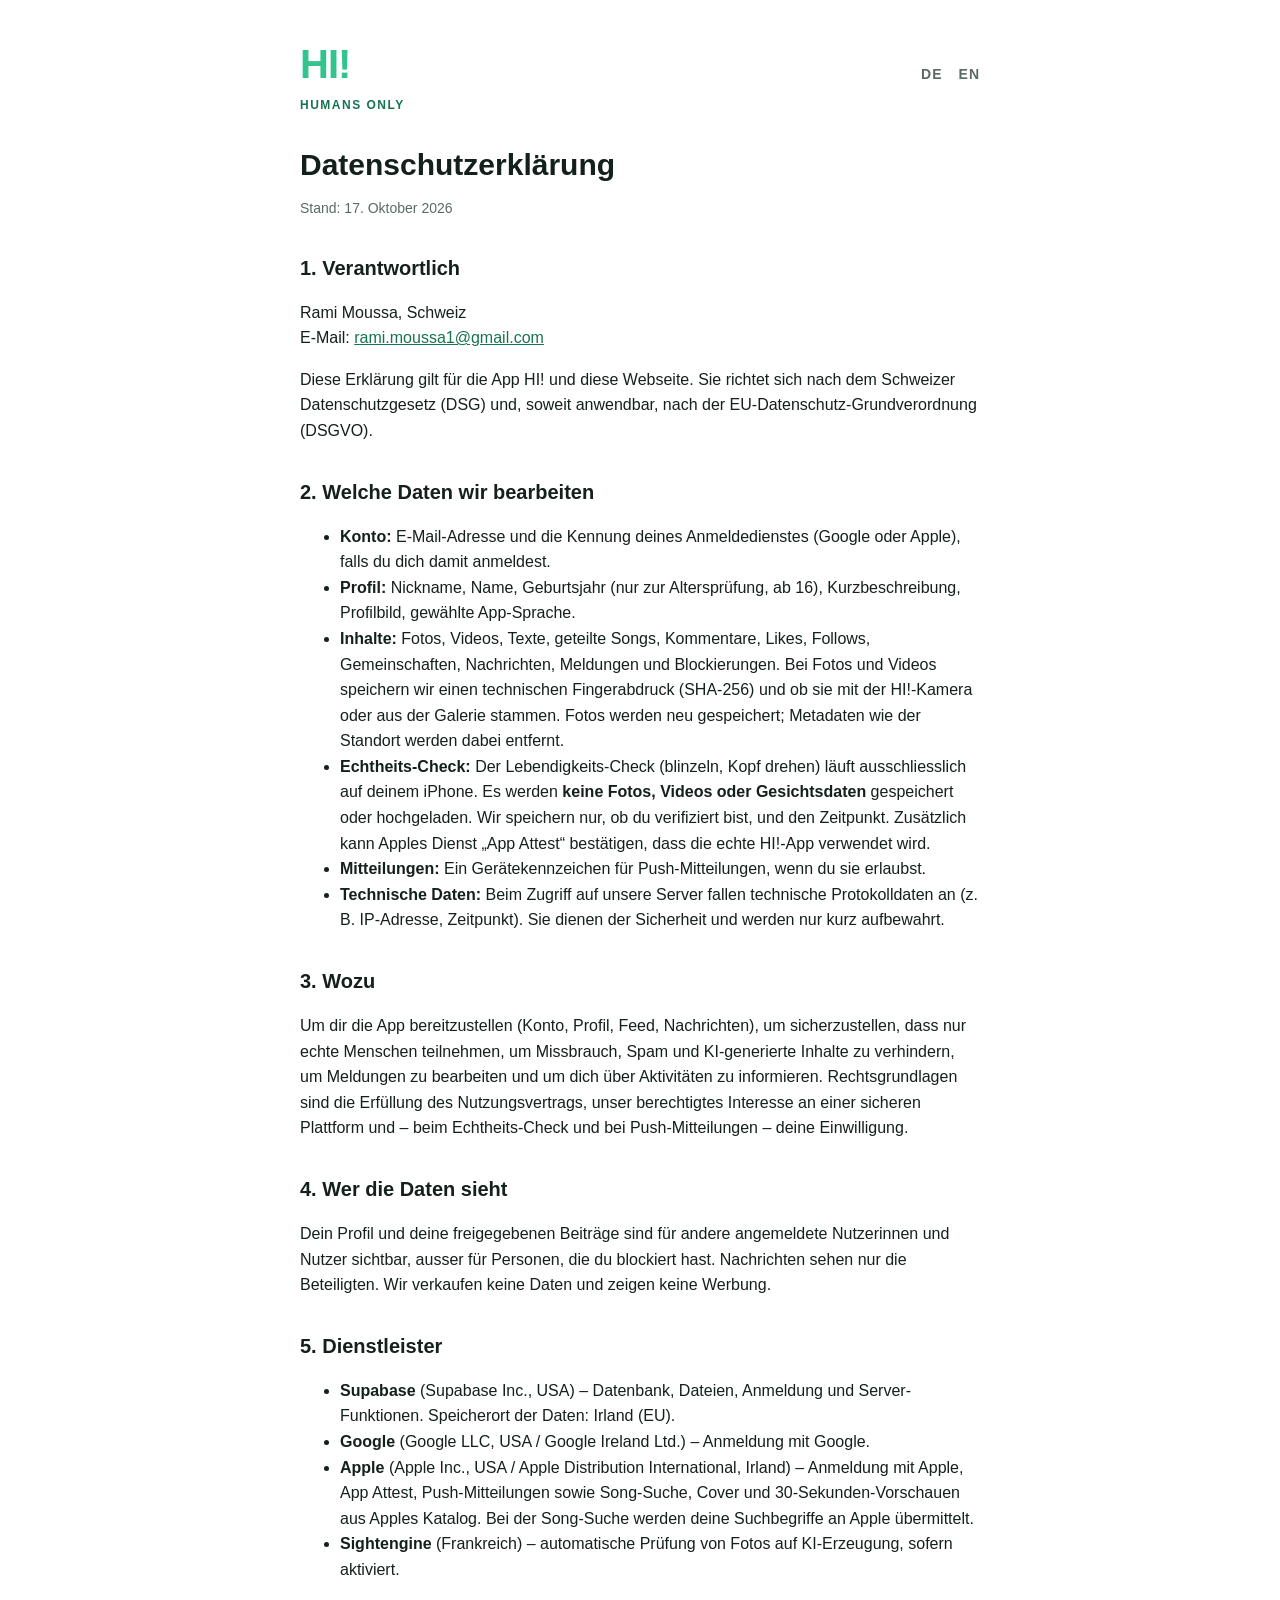
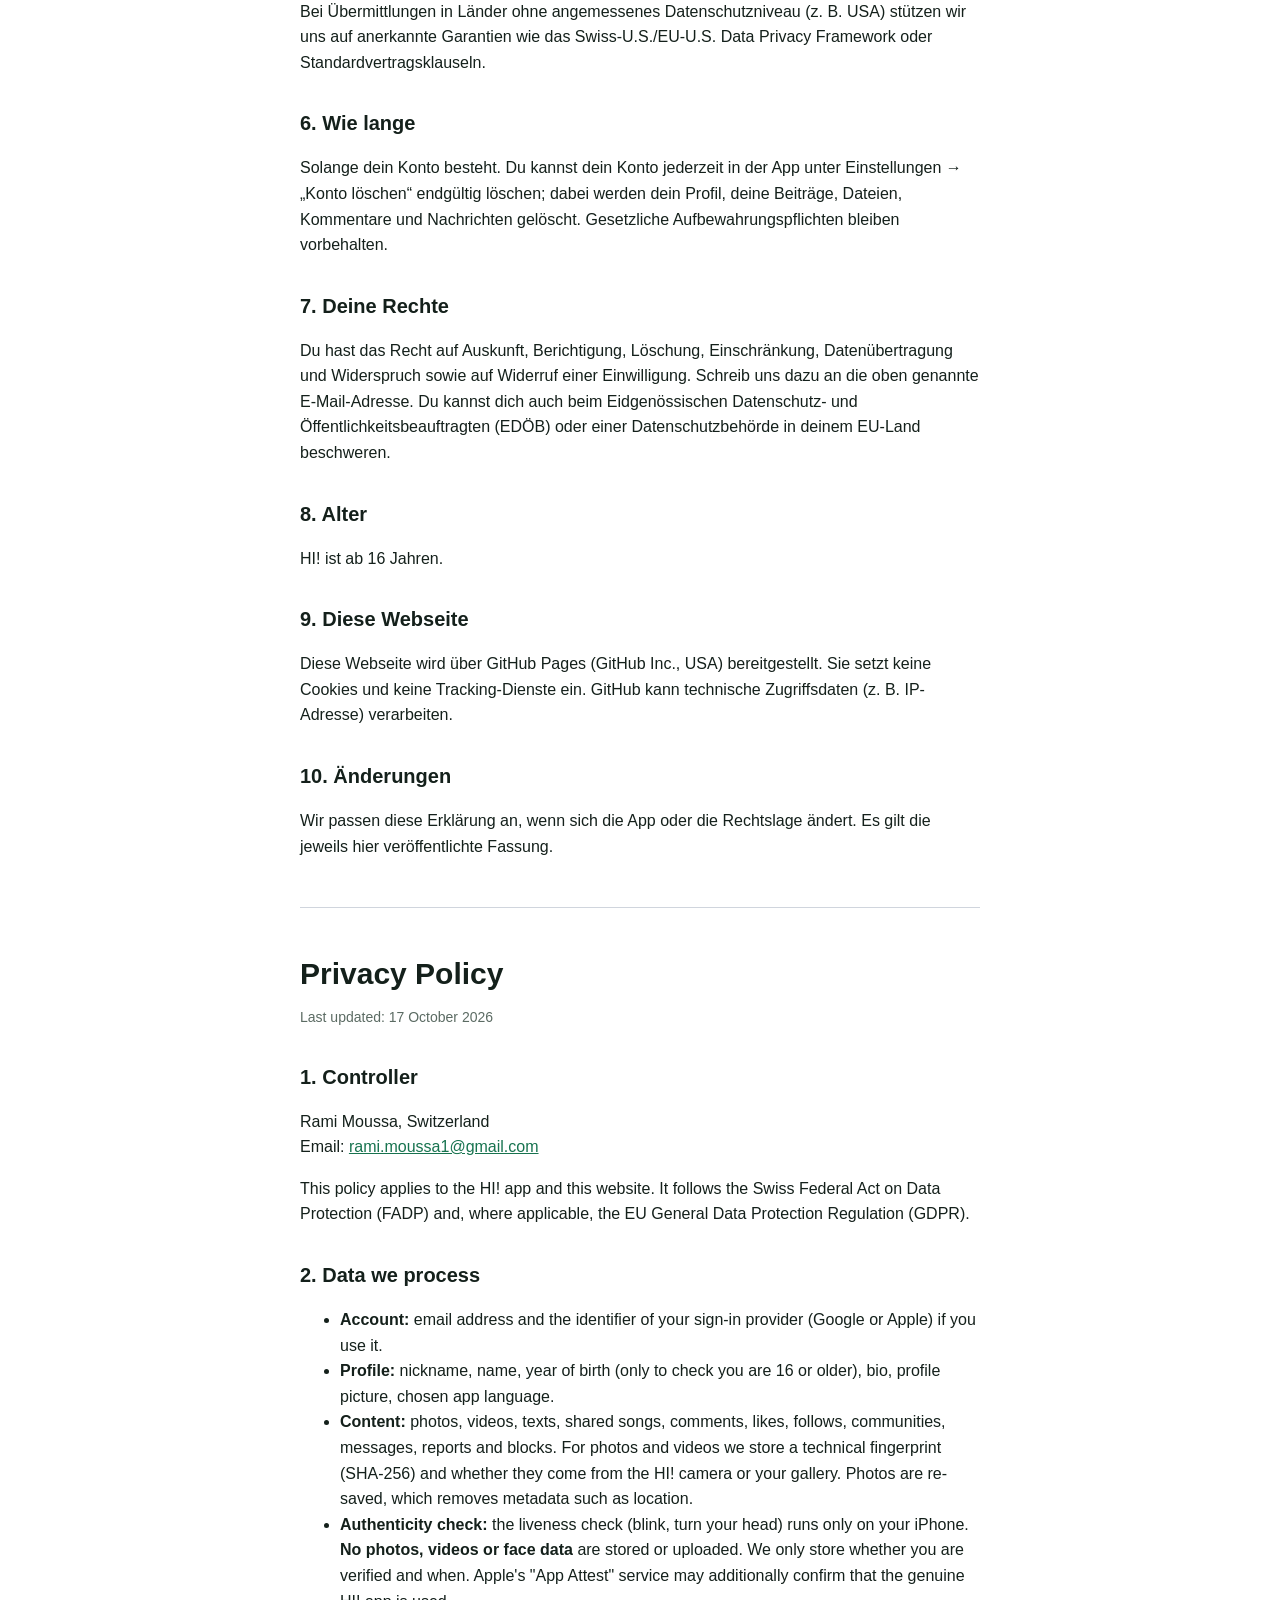
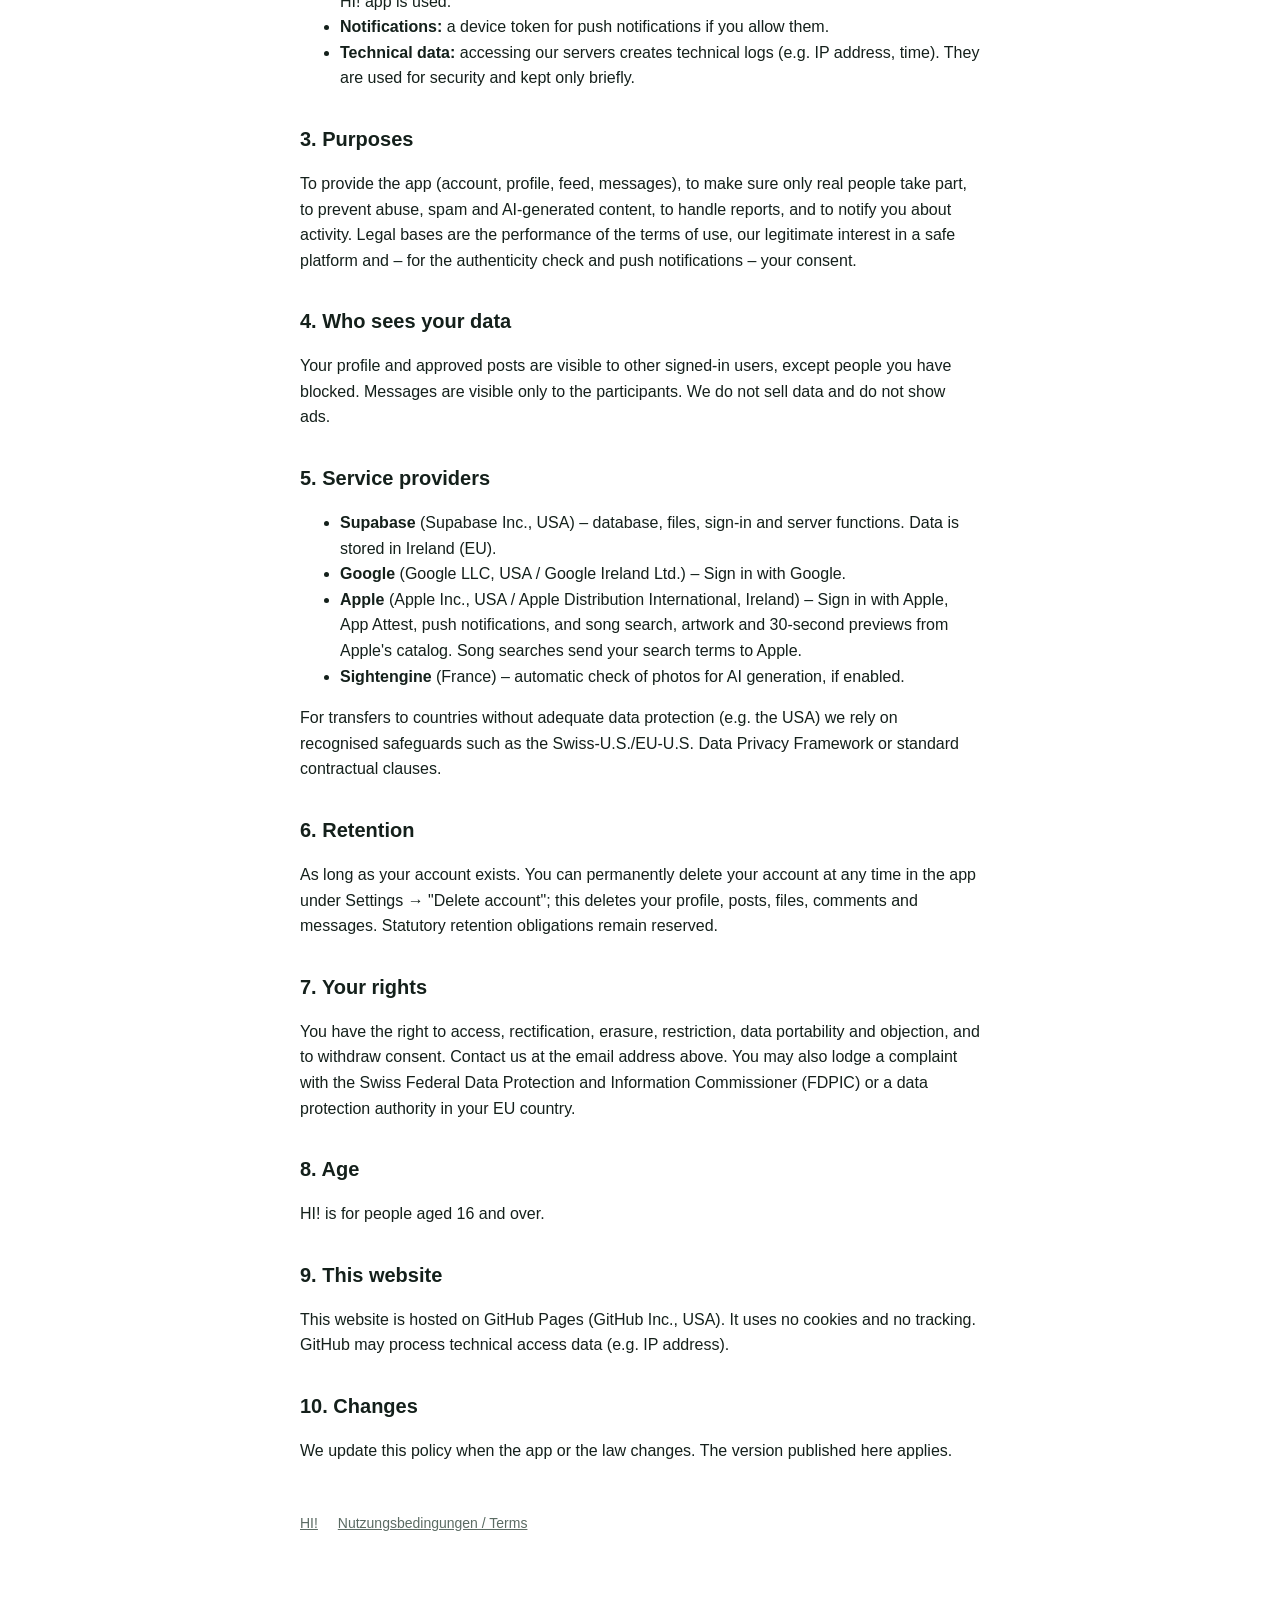
==== privacy.html @ 24890f0e "Add files via upload" ====
<!doctype html>
<html lang="de">
<head>
  <meta charset="utf-8">
  <meta name="viewport" content="width=device-width, initial-scale=1">
  <title>HI! – Datenschutzerklärung / Privacy Policy</title>
  <link rel="stylesheet" href="style.css">
</head>
<body>
<main>
  <header>
    <div>
      <a class="logo" href="./">HI!</a>
      <div class="slogan">HUMANS ONLY</div>
    </div>
    <nav class="lang"><a href="#de">DE</a><a href="#en">EN</a></nav>
  </header>

  <section id="de" lang="de">
    <h1>Datenschutzerklärung</h1>
    <p class="muted">Stand: 17. Oktober 2026</p>

    <h2>1. Verantwortlich</h2>
    <p>Rami Moussa, Schweiz<br>E-Mail: <a href="mailto:rami.moussa1@gmail.com">rami.moussa1@gmail.com</a></p>
    <p>Diese Erklärung gilt für die App HI! und diese Webseite. Sie richtet sich nach dem Schweizer Datenschutzgesetz (DSG) und, soweit anwendbar, nach der EU-Datenschutz-Grundverordnung (DSGVO).</p>

    <h2>2. Welche Daten wir bearbeiten</h2>
    <ul>
      <li><strong>Konto:</strong> E-Mail-Adresse und die Kennung deines Anmeldedienstes (Google oder Apple), falls du dich damit anmeldest.</li>
      <li><strong>Profil:</strong> Nickname, Name, Geburtsjahr (nur zur Altersprüfung, ab 16), Kurzbeschreibung, Profilbild, gewählte App-Sprache.</li>
      <li><strong>Inhalte:</strong> Fotos, Videos, Texte, geteilte Songs, Kommentare, Likes, Follows, Gemeinschaften, Nachrichten, Meldungen und Blockierungen. Bei Fotos und Videos speichern wir einen technischen Fingerabdruck (SHA-256) und ob sie mit der HI!-Kamera oder aus der Galerie stammen. Fotos werden neu gespeichert; Metadaten wie der Standort werden dabei entfernt.</li>
      <li><strong>Echtheits-Check:</strong> Der Lebendigkeits-Check (blinzeln, Kopf drehen) läuft ausschliesslich auf deinem iPhone. Es werden <strong>keine Fotos, Videos oder Gesichtsdaten</strong> gespeichert oder hochgeladen. Wir speichern nur, ob du verifiziert bist, und den Zeitpunkt. Zusätzlich kann Apples Dienst „App Attest“ bestätigen, dass die echte HI!-App verwendet wird.</li>
      <li><strong>Mitteilungen:</strong> Ein Gerätekennzeichen für Push-Mitteilungen, wenn du sie erlaubst.</li>
      <li><strong>Technische Daten:</strong> Beim Zugriff auf unsere Server fallen technische Protokolldaten an (z. B. IP-Adresse, Zeitpunkt). Sie dienen der Sicherheit und werden nur kurz aufbewahrt.</li>
    </ul>

    <h2>3. Wozu</h2>
    <p>Um dir die App bereitzustellen (Konto, Profil, Feed, Nachrichten), um sicherzustellen, dass nur echte Menschen teilnehmen, um Missbrauch, Spam und KI-generierte Inhalte zu verhindern, um Meldungen zu bearbeiten und um dich über Aktivitäten zu informieren. Rechtsgrundlagen sind die Erfüllung des Nutzungsvertrags, unser berechtigtes Interesse an einer sicheren Plattform und – beim Echtheits-Check und bei Push-Mitteilungen – deine Einwilligung.</p>

    <h2>4. Wer die Daten sieht</h2>
    <p>Dein Profil und deine freigegebenen Beiträge sind für andere angemeldete Nutzerinnen und Nutzer sichtbar, ausser für Personen, die du blockiert hast. Nachrichten sehen nur die Beteiligten. Wir verkaufen keine Daten und zeigen keine Werbung.</p>

    <h2>5. Dienstleister</h2>
    <ul>
      <li><strong>Supabase</strong> (Supabase Inc., USA) – Datenbank, Dateien, Anmeldung und Server-Funktionen. Speicherort der Daten: Irland (EU).</li>
      <li><strong>Google</strong> (Google LLC, USA / Google Ireland Ltd.) – Anmeldung mit Google.</li>
      <li><strong>Apple</strong> (Apple Inc., USA / Apple Distribution International, Irland) – Anmeldung mit Apple, App Attest, Push-Mitteilungen sowie Song-Suche, Cover und 30-Sekunden-Vorschauen aus Apples Katalog. Bei der Song-Suche werden deine Suchbegriffe an Apple übermittelt.</li>
      <li><strong>Sightengine</strong> (Frankreich) – automatische Prüfung von Fotos auf KI-Erzeugung, sofern aktiviert.</li>
    </ul>
    <p>Bei Übermittlungen in Länder ohne angemessenes Datenschutzniveau (z. B. USA) stützen wir uns auf anerkannte Garantien wie das Swiss-U.S./EU-U.S. Data Privacy Framework oder Standardvertragsklauseln.</p>

    <h2>6. Wie lange</h2>
    <p>Solange dein Konto besteht. Du kannst dein Konto jederzeit in der App unter Einstellungen → „Konto löschen“ endgültig löschen; dabei werden dein Profil, deine Beiträge, Dateien, Kommentare und Nachrichten gelöscht. Gesetzliche Aufbewahrungspflichten bleiben vorbehalten.</p>

    <h2>7. Deine Rechte</h2>
    <p>Du hast das Recht auf Auskunft, Berichtigung, Löschung, Einschränkung, Datenübertragung und Widerspruch sowie auf Widerruf einer Einwilligung. Schreib uns dazu an die oben genannte E-Mail-Adresse. Du kannst dich auch beim Eidgenössischen Datenschutz- und Öffentlichkeitsbeauftragten (EDÖB) oder einer Datenschutzbehörde in deinem EU-Land beschweren.</p>

    <h2>8. Alter</h2>
    <p>HI! ist ab 16 Jahren.</p>

    <h2>9. Diese Webseite</h2>
    <p>Diese Webseite wird über GitHub Pages (GitHub Inc., USA) bereitgestellt. Sie setzt keine Cookies und keine Tracking-Dienste ein. GitHub kann technische Zugriffsdaten (z. B. IP-Adresse) verarbeiten.</p>

    <h2>10. Änderungen</h2>
    <p>Wir passen diese Erklärung an, wenn sich die App oder die Rechtslage ändert. Es gilt die jeweils hier veröffentlichte Fassung.</p>
  </section>

  <hr>

  <section id="en" lang="en">
    <h1>Privacy Policy</h1>
    <p class="muted">Last updated: 17 October 2026</p>

    <h2>1. Controller</h2>
    <p>Rami Moussa, Switzerland<br>Email: <a href="mailto:rami.moussa1@gmail.com">rami.moussa1@gmail.com</a></p>
    <p>This policy applies to the HI! app and this website. It follows the Swiss Federal Act on Data Protection (FADP) and, where applicable, the EU General Data Protection Regulation (GDPR).</p>

    <h2>2. Data we process</h2>
    <ul>
      <li><strong>Account:</strong> email address and the identifier of your sign-in provider (Google or Apple) if you use it.</li>
      <li><strong>Profile:</strong> nickname, name, year of birth (only to check you are 16 or older), bio, profile picture, chosen app language.</li>
      <li><strong>Content:</strong> photos, videos, texts, shared songs, comments, likes, follows, communities, messages, reports and blocks. For photos and videos we store a technical fingerprint (SHA-256) and whether they come from the HI! camera or your gallery. Photos are re-saved, which removes metadata such as location.</li>
      <li><strong>Authenticity check:</strong> the liveness check (blink, turn your head) runs only on your iPhone. <strong>No photos, videos or face data</strong> are stored or uploaded. We only store whether you are verified and when. Apple's "App Attest" service may additionally confirm that the genuine HI! app is used.</li>
      <li><strong>Notifications:</strong> a device token for push notifications if you allow them.</li>
      <li><strong>Technical data:</strong> accessing our servers creates technical logs (e.g. IP address, time). They are used for security and kept only briefly.</li>
    </ul>

    <h2>3. Purposes</h2>
    <p>To provide the app (account, profile, feed, messages), to make sure only real people take part, to prevent abuse, spam and AI-generated content, to handle reports, and to notify you about activity. Legal bases are the performance of the terms of use, our legitimate interest in a safe platform and – for the authenticity check and push notifications – your consent.</p>

    <h2>4. Who sees your data</h2>
    <p>Your profile and approved posts are visible to other signed-in users, except people you have blocked. Messages are visible only to the participants. We do not sell data and do not show ads.</p>

    <h2>5. Service providers</h2>
    <ul>
      <li><strong>Supabase</strong> (Supabase Inc., USA) – database, files, sign-in and server functions. Data is stored in Ireland (EU).</li>
      <li><strong>Google</strong> (Google LLC, USA / Google Ireland Ltd.) – Sign in with Google.</li>
      <li><strong>Apple</strong> (Apple Inc., USA / Apple Distribution International, Ireland) – Sign in with Apple, App Attest, push notifications, and song search, artwork and 30-second previews from Apple's catalog. Song searches send your search terms to Apple.</li>
      <li><strong>Sightengine</strong> (France) – automatic check of photos for AI generation, if enabled.</li>
    </ul>
    <p>For transfers to countries without adequate data protection (e.g. the USA) we rely on recognised safeguards such as the Swiss-U.S./EU-U.S. Data Privacy Framework or standard contractual clauses.</p>

    <h2>6. Retention</h2>
    <p>As long as your account exists. You can permanently delete your account at any time in the app under Settings → "Delete account"; this deletes your profile, posts, files, comments and messages. Statutory retention obligations remain reserved.</p>

    <h2>7. Your rights</h2>
    <p>You have the right to access, rectification, erasure, restriction, data portability and objection, and to withdraw consent. Contact us at the email address above. You may also lodge a complaint with the Swiss Federal Data Protection and Information Commissioner (FDPIC) or a data protection authority in your EU country.</p>

    <h2>8. Age</h2>
    <p>HI! is for people aged 16 and over.</p>

    <h2>9. This website</h2>
    <p>This website is hosted on GitHub Pages (GitHub Inc., USA). It uses no cookies and no tracking. GitHub may process technical access data (e.g. IP address).</p>

    <h2>10. Changes</h2>
    <p>We update this policy when the app or the law changes. The version published here applies.</p>
  </section>

  <footer>
    <a href="./">HI!</a>
    <a href="terms.html">Nutzungsbedingungen / Terms</a>
  </footer>
</main>
</body>
</html>
---- style.css ----
:root {
  --green: #31C48D;
  --green-dark: #17734F;
  --ink: #14201B;
  --muted: #5B6B63;
  --field: #F1F4F2;
  --border: #D0D5DD;
  --bg: #FFFFFF;
}
* { box-sizing: border-box; }
body {
  margin: 0;
  background: var(--bg);
  color: var(--ink);
  font: 16px/1.6 -apple-system, BlinkMacSystemFont, "Helvetica Neue", Arial, sans-serif;
}
main { max-width: 720px; margin: 0 auto; padding: 32px 20px 64px; }
header { display: flex; align-items: center; justify-content: space-between; gap: 16px; margin-bottom: 32px; }
.logo { font-weight: 900; font-size: 40px; letter-spacing: -1px; color: var(--green); text-decoration: none; }
.slogan { font-size: 12px; font-weight: 700; letter-spacing: 1.5px; color: var(--green-dark); }
.lang a { font-weight: 700; font-size: 14px; color: var(--muted); text-decoration: none; margin-left: 16px; letter-spacing: 1px; }
.lang a:hover { color: var(--green-dark); }
h1 { font-size: 30px; line-height: 1.2; margin: 0 0 8px; }
h2 { font-size: 20px; margin: 32px 0 8px; }
p, li { color: var(--ink); }
.muted { color: var(--muted); font-size: 14px; }
a { color: var(--green-dark); }
.card { background: var(--field); border-radius: 14px; padding: 18px 20px; margin: 20px 0; }
.button { display: inline-block; background: var(--green); color: #fff; font-weight: 700; padding: 13px 22px; border-radius: 14px; text-decoration: none; margin: 4px 8px 4px 0; }
.button.secondary { background: #fff; color: #344054; border: 1px solid var(--border); }
hr { border: 0; border-top: 1px solid var(--border); margin: 48px 0; }
footer { margin-top: 48px; font-size: 14px; color: var(--muted); }
footer a { color: var(--muted); margin-right: 16px; }
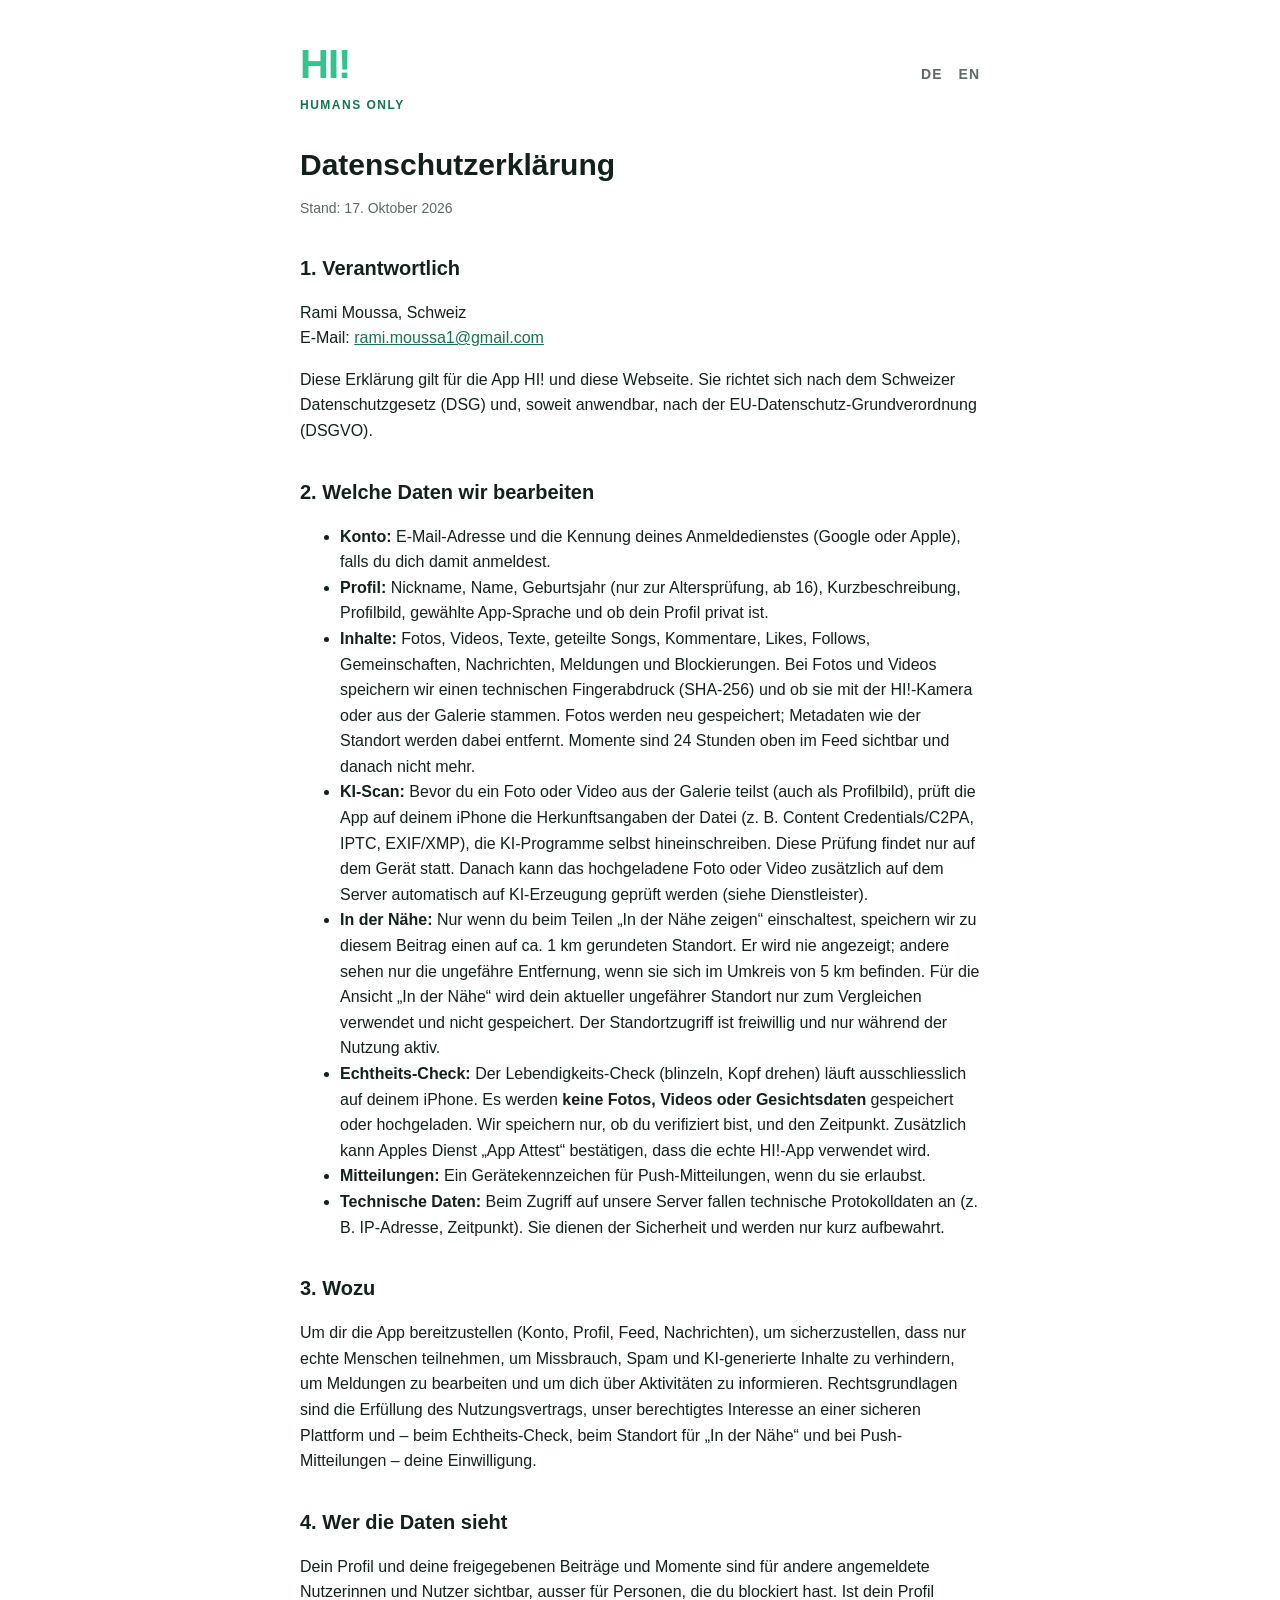
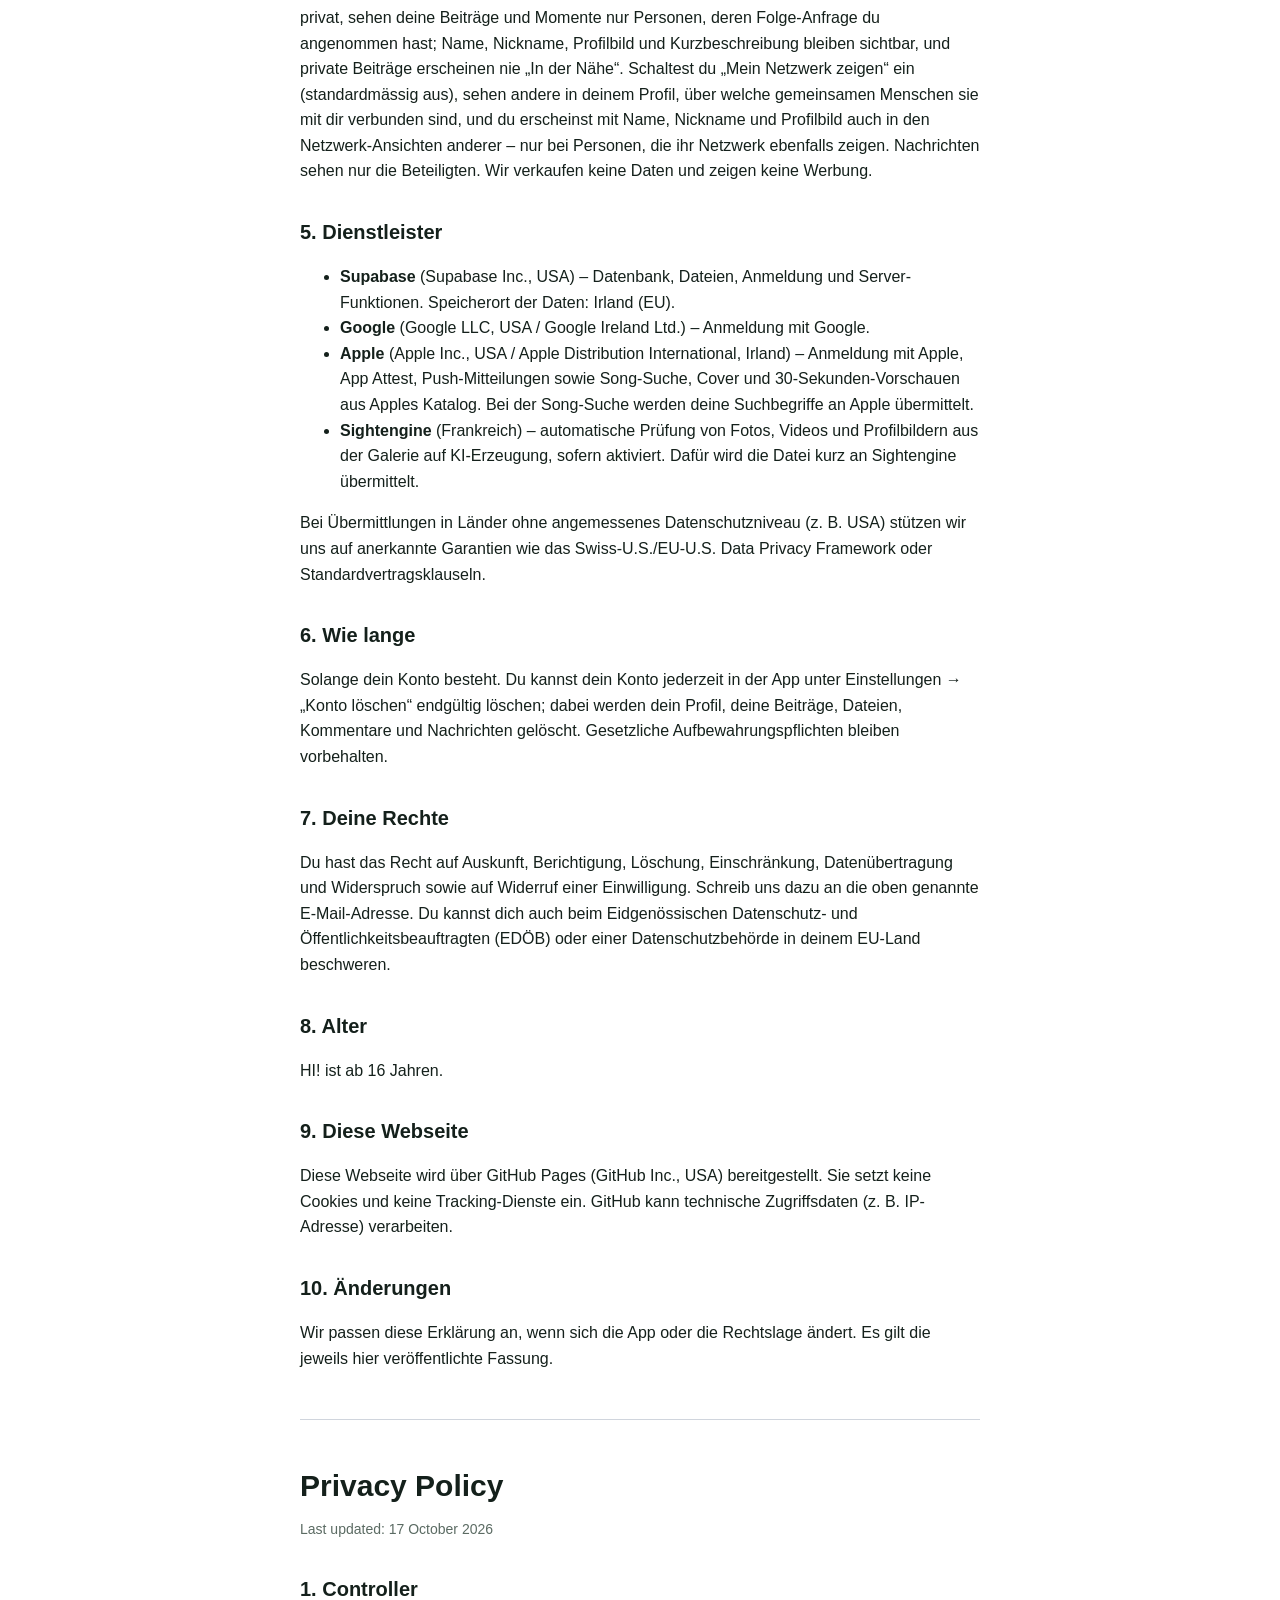
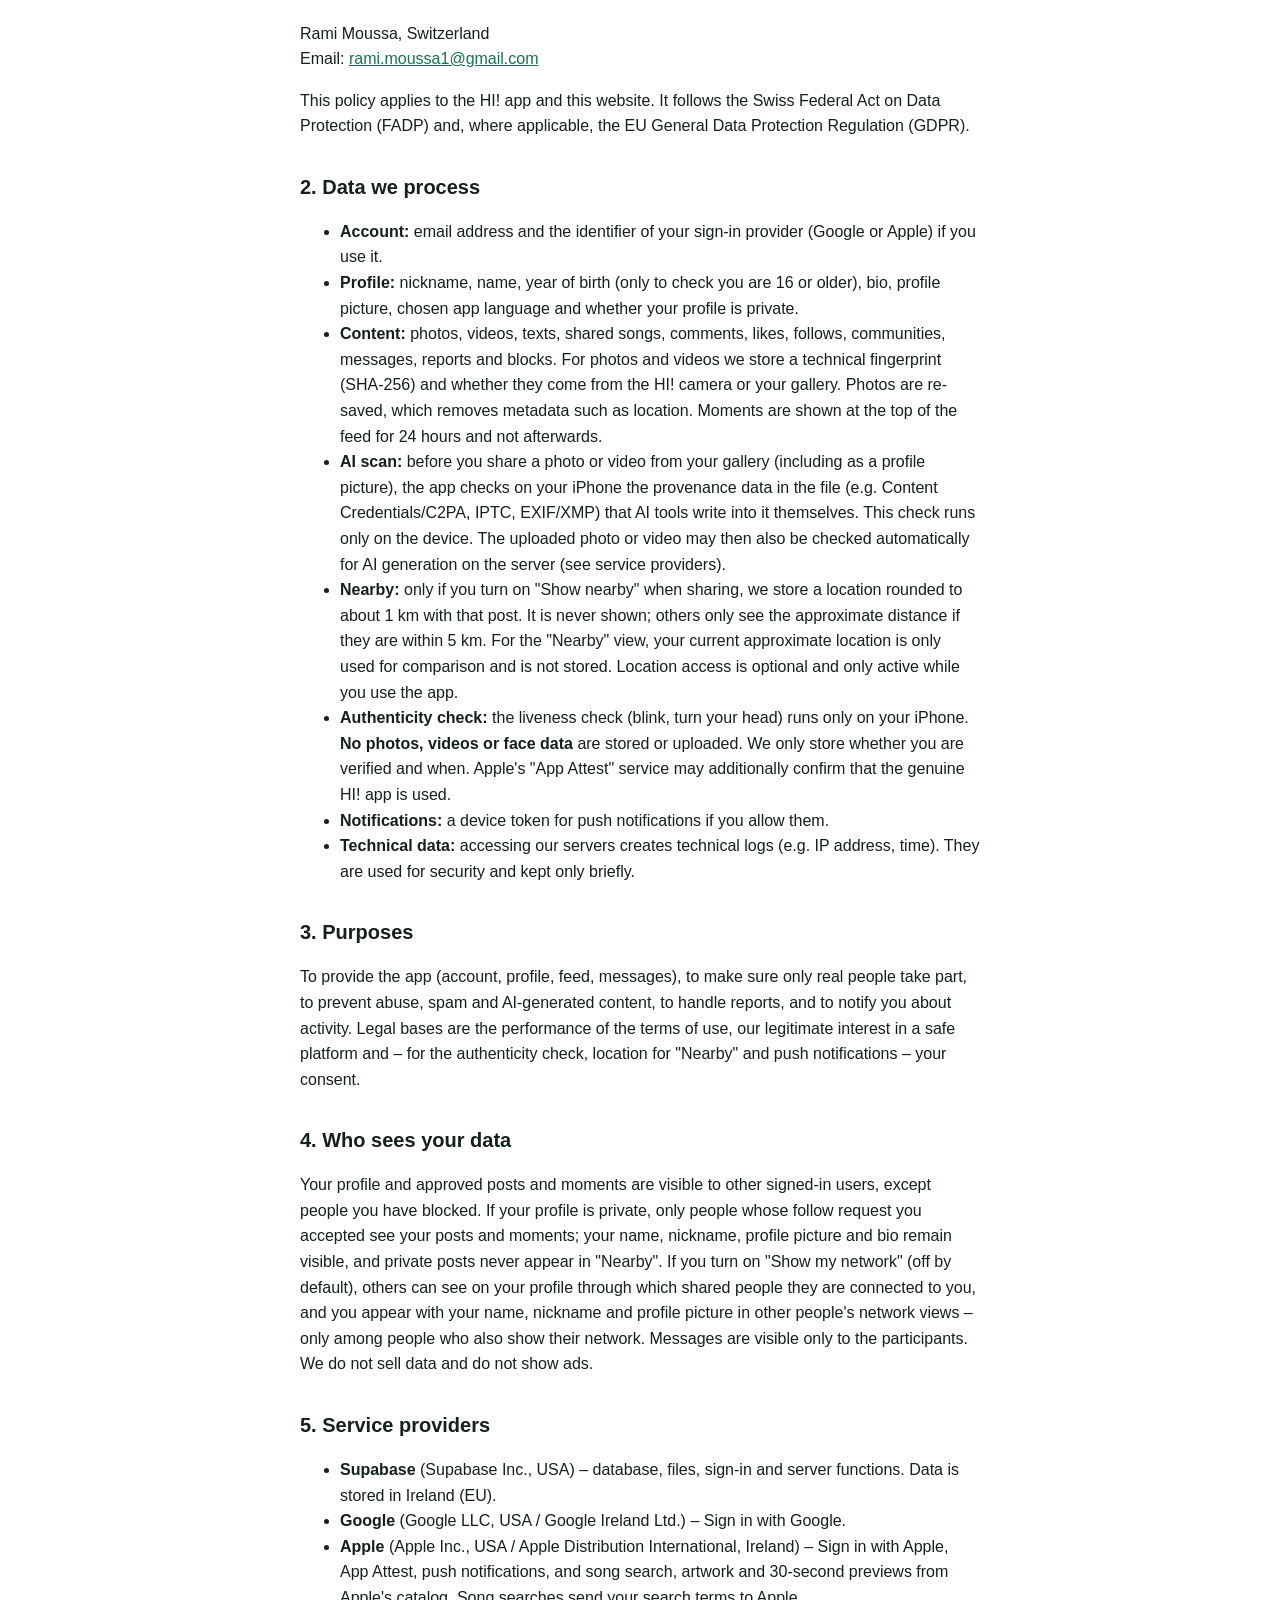
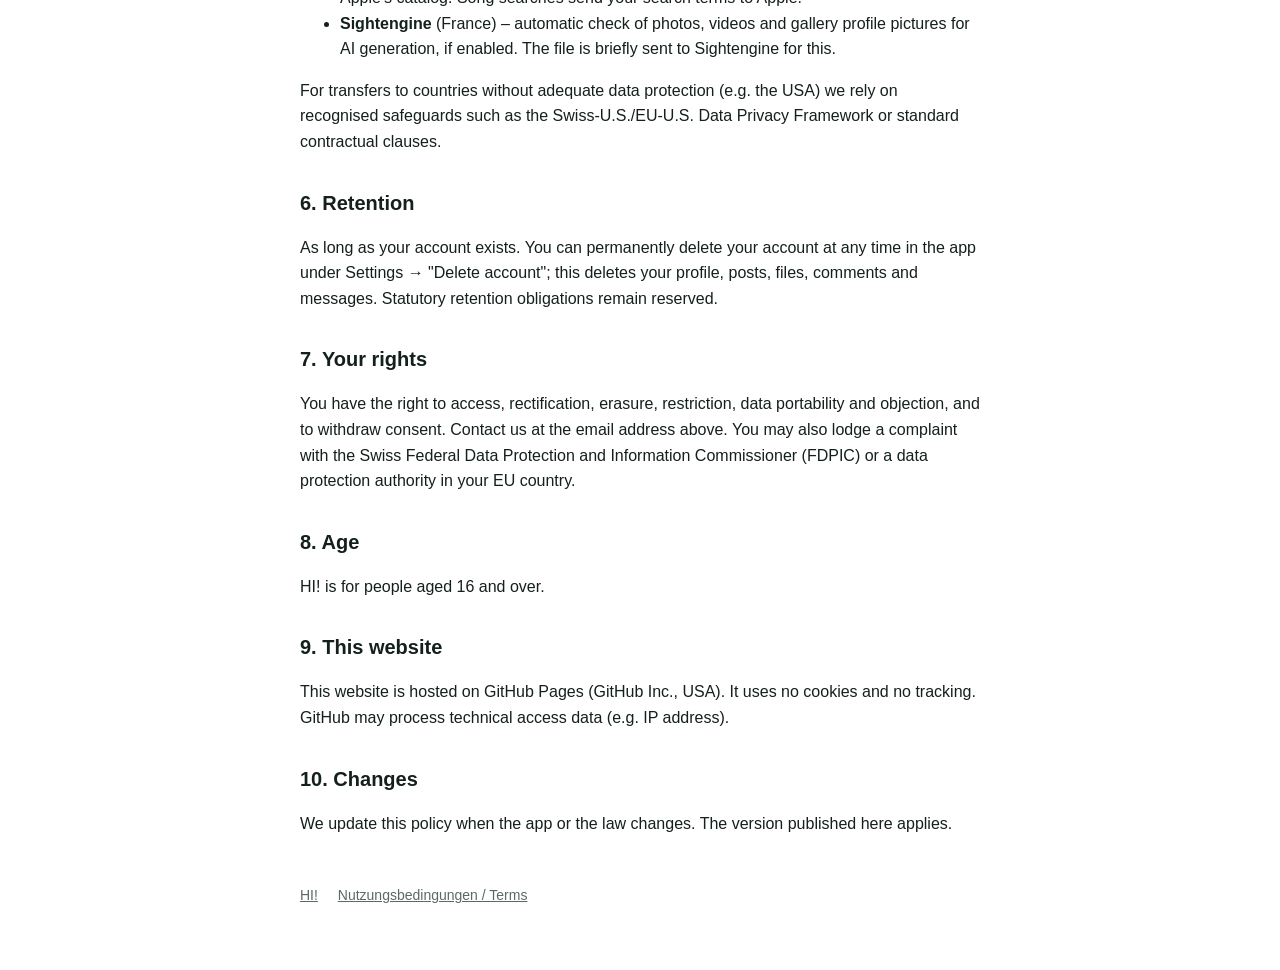
==== commit a70ac8ed: "Datenschutz: In der Nähe, private Profile, KI-Scan, Netzwerk" ====
--- a/privacy.html
+++ b/privacy.html
@@ -27,25 +27,27 @@
     <h2>2. Welche Daten wir bearbeiten</h2>
     <ul>
       <li><strong>Konto:</strong> E-Mail-Adresse und die Kennung deines Anmeldedienstes (Google oder Apple), falls du dich damit anmeldest.</li>
-      <li><strong>Profil:</strong> Nickname, Name, Geburtsjahr (nur zur Altersprüfung, ab 16), Kurzbeschreibung, Profilbild, gewählte App-Sprache.</li>
-      <li><strong>Inhalte:</strong> Fotos, Videos, Texte, geteilte Songs, Kommentare, Likes, Follows, Gemeinschaften, Nachrichten, Meldungen und Blockierungen. Bei Fotos und Videos speichern wir einen technischen Fingerabdruck (SHA-256) und ob sie mit der HI!-Kamera oder aus der Galerie stammen. Fotos werden neu gespeichert; Metadaten wie der Standort werden dabei entfernt.</li>
+      <li><strong>Profil:</strong> Nickname, Name, Geburtsjahr (nur zur Altersprüfung, ab 16), Kurzbeschreibung, Profilbild, gewählte App-Sprache und ob dein Profil privat ist.</li>
+      <li><strong>Inhalte:</strong> Fotos, Videos, Texte, geteilte Songs, Kommentare, Likes, Follows, Gemeinschaften, Nachrichten, Meldungen und Blockierungen. Bei Fotos und Videos speichern wir einen technischen Fingerabdruck (SHA-256) und ob sie mit der HI!-Kamera oder aus der Galerie stammen. Fotos werden neu gespeichert; Metadaten wie der Standort werden dabei entfernt. Momente sind 24 Stunden oben im Feed sichtbar und danach nicht mehr.</li>
+      <li><strong>KI-Scan:</strong> Bevor du ein Foto oder Video aus der Galerie teilst (auch als Profilbild), prüft die App auf deinem iPhone die Herkunftsangaben der Datei (z. B. Content Credentials/C2PA, IPTC, EXIF/XMP), die KI-Programme selbst hineinschreiben. Diese Prüfung findet nur auf dem Gerät statt. Danach kann das hochgeladene Foto oder Video zusätzlich auf dem Server automatisch auf KI-Erzeugung geprüft werden (siehe Dienstleister).</li>
+      <li><strong>In der Nähe:</strong> Nur wenn du beim Teilen „In der Nähe zeigen“ einschaltest, speichern wir zu diesem Beitrag einen auf ca. 1 km gerundeten Standort. Er wird nie angezeigt; andere sehen nur die ungefähre Entfernung, wenn sie sich im Umkreis von 5 km befinden. Für die Ansicht „In der Nähe“ wird dein aktueller ungefährer Standort nur zum Vergleichen verwendet und nicht gespeichert. Der Standortzugriff ist freiwillig und nur während der Nutzung aktiv.</li>
       <li><strong>Echtheits-Check:</strong> Der Lebendigkeits-Check (blinzeln, Kopf drehen) läuft ausschliesslich auf deinem iPhone. Es werden <strong>keine Fotos, Videos oder Gesichtsdaten</strong> gespeichert oder hochgeladen. Wir speichern nur, ob du verifiziert bist, und den Zeitpunkt. Zusätzlich kann Apples Dienst „App Attest“ bestätigen, dass die echte HI!-App verwendet wird.</li>
       <li><strong>Mitteilungen:</strong> Ein Gerätekennzeichen für Push-Mitteilungen, wenn du sie erlaubst.</li>
       <li><strong>Technische Daten:</strong> Beim Zugriff auf unsere Server fallen technische Protokolldaten an (z. B. IP-Adresse, Zeitpunkt). Sie dienen der Sicherheit und werden nur kurz aufbewahrt.</li>
     </ul>
 
     <h2>3. Wozu</h2>
-    <p>Um dir die App bereitzustellen (Konto, Profil, Feed, Nachrichten), um sicherzustellen, dass nur echte Menschen teilnehmen, um Missbrauch, Spam und KI-generierte Inhalte zu verhindern, um Meldungen zu bearbeiten und um dich über Aktivitäten zu informieren. Rechtsgrundlagen sind die Erfüllung des Nutzungsvertrags, unser berechtigtes Interesse an einer sicheren Plattform und – beim Echtheits-Check und bei Push-Mitteilungen – deine Einwilligung.</p>
+    <p>Um dir die App bereitzustellen (Konto, Profil, Feed, Nachrichten), um sicherzustellen, dass nur echte Menschen teilnehmen, um Missbrauch, Spam und KI-generierte Inhalte zu verhindern, um Meldungen zu bearbeiten und um dich über Aktivitäten zu informieren. Rechtsgrundlagen sind die Erfüllung des Nutzungsvertrags, unser berechtigtes Interesse an einer sicheren Plattform und – beim Echtheits-Check, beim Standort für „In der Nähe“ und bei Push-Mitteilungen – deine Einwilligung.</p>
 
     <h2>4. Wer die Daten sieht</h2>
-    <p>Dein Profil und deine freigegebenen Beiträge sind für andere angemeldete Nutzerinnen und Nutzer sichtbar, ausser für Personen, die du blockiert hast. Nachrichten sehen nur die Beteiligten. Wir verkaufen keine Daten und zeigen keine Werbung.</p>
+    <p>Dein Profil und deine freigegebenen Beiträge und Momente sind für andere angemeldete Nutzerinnen und Nutzer sichtbar, ausser für Personen, die du blockiert hast. Ist dein Profil privat, sehen deine Beiträge und Momente nur Personen, deren Folge-Anfrage du angenommen hast; Name, Nickname, Profilbild und Kurzbeschreibung bleiben sichtbar, und private Beiträge erscheinen nie „In der Nähe“. Schaltest du „Mein Netzwerk zeigen“ ein (standardmässig aus), sehen andere in deinem Profil, über welche gemeinsamen Menschen sie mit dir verbunden sind, und du erscheinst mit Name, Nickname und Profilbild auch in den Netzwerk-Ansichten anderer – nur bei Personen, die ihr Netzwerk ebenfalls zeigen. Nachrichten sehen nur die Beteiligten. Wir verkaufen keine Daten und zeigen keine Werbung.</p>
 
     <h2>5. Dienstleister</h2>
     <ul>
       <li><strong>Supabase</strong> (Supabase Inc., USA) – Datenbank, Dateien, Anmeldung und Server-Funktionen. Speicherort der Daten: Irland (EU).</li>
       <li><strong>Google</strong> (Google LLC, USA / Google Ireland Ltd.) – Anmeldung mit Google.</li>
       <li><strong>Apple</strong> (Apple Inc., USA / Apple Distribution International, Irland) – Anmeldung mit Apple, App Attest, Push-Mitteilungen sowie Song-Suche, Cover und 30-Sekunden-Vorschauen aus Apples Katalog. Bei der Song-Suche werden deine Suchbegriffe an Apple übermittelt.</li>
-      <li><strong>Sightengine</strong> (Frankreich) – automatische Prüfung von Fotos auf KI-Erzeugung, sofern aktiviert.</li>
+      <li><strong>Sightengine</strong> (Frankreich) – automatische Prüfung von Fotos, Videos und Profilbildern aus der Galerie auf KI-Erzeugung, sofern aktiviert. Dafür wird die Datei kurz an Sightengine übermittelt.</li>
     </ul>
     <p>Bei Übermittlungen in Länder ohne angemessenes Datenschutzniveau (z. B. USA) stützen wir uns auf anerkannte Garantien wie das Swiss-U.S./EU-U.S. Data Privacy Framework oder Standardvertragsklauseln.</p>
 
@@ -78,25 +80,27 @@
     <h2>2. Data we process</h2>
     <ul>
       <li><strong>Account:</strong> email address and the identifier of your sign-in provider (Google or Apple) if you use it.</li>
-      <li><strong>Profile:</strong> nickname, name, year of birth (only to check you are 16 or older), bio, profile picture, chosen app language.</li>
-      <li><strong>Content:</strong> photos, videos, texts, shared songs, comments, likes, follows, communities, messages, reports and blocks. For photos and videos we store a technical fingerprint (SHA-256) and whether they come from the HI! camera or your gallery. Photos are re-saved, which removes metadata such as location.</li>
+      <li><strong>Profile:</strong> nickname, name, year of birth (only to check you are 16 or older), bio, profile picture, chosen app language and whether your profile is private.</li>
+      <li><strong>Content:</strong> photos, videos, texts, shared songs, comments, likes, follows, communities, messages, reports and blocks. For photos and videos we store a technical fingerprint (SHA-256) and whether they come from the HI! camera or your gallery. Photos are re-saved, which removes metadata such as location. Moments are shown at the top of the feed for 24 hours and not afterwards.</li>
+      <li><strong>AI scan:</strong> before you share a photo or video from your gallery (including as a profile picture), the app checks on your iPhone the provenance data in the file (e.g. Content Credentials/C2PA, IPTC, EXIF/XMP) that AI tools write into it themselves. This check runs only on the device. The uploaded photo or video may then also be checked automatically for AI generation on the server (see service providers).</li>
+      <li><strong>Nearby:</strong> only if you turn on "Show nearby" when sharing, we store a location rounded to about 1 km with that post. It is never shown; others only see the approximate distance if they are within 5 km. For the "Nearby" view, your current approximate location is only used for comparison and is not stored. Location access is optional and only active while you use the app.</li>
       <li><strong>Authenticity check:</strong> the liveness check (blink, turn your head) runs only on your iPhone. <strong>No photos, videos or face data</strong> are stored or uploaded. We only store whether you are verified and when. Apple's "App Attest" service may additionally confirm that the genuine HI! app is used.</li>
       <li><strong>Notifications:</strong> a device token for push notifications if you allow them.</li>
       <li><strong>Technical data:</strong> accessing our servers creates technical logs (e.g. IP address, time). They are used for security and kept only briefly.</li>
     </ul>
 
     <h2>3. Purposes</h2>
-    <p>To provide the app (account, profile, feed, messages), to make sure only real people take part, to prevent abuse, spam and AI-generated content, to handle reports, and to notify you about activity. Legal bases are the performance of the terms of use, our legitimate interest in a safe platform and – for the authenticity check and push notifications – your consent.</p>
+    <p>To provide the app (account, profile, feed, messages), to make sure only real people take part, to prevent abuse, spam and AI-generated content, to handle reports, and to notify you about activity. Legal bases are the performance of the terms of use, our legitimate interest in a safe platform and – for the authenticity check, location for "Nearby" and push notifications – your consent.</p>
 
     <h2>4. Who sees your data</h2>
-    <p>Your profile and approved posts are visible to other signed-in users, except people you have blocked. Messages are visible only to the participants. We do not sell data and do not show ads.</p>
+    <p>Your profile and approved posts and moments are visible to other signed-in users, except people you have blocked. If your profile is private, only people whose follow request you accepted see your posts and moments; your name, nickname, profile picture and bio remain visible, and private posts never appear in "Nearby". If you turn on "Show my network" (off by default), others can see on your profile through which shared people they are connected to you, and you appear with your name, nickname and profile picture in other people's network views – only among people who also show their network. Messages are visible only to the participants. We do not sell data and do not show ads.</p>
 
     <h2>5. Service providers</h2>
     <ul>
       <li><strong>Supabase</strong> (Supabase Inc., USA) – database, files, sign-in and server functions. Data is stored in Ireland (EU).</li>
       <li><strong>Google</strong> (Google LLC, USA / Google Ireland Ltd.) – Sign in with Google.</li>
       <li><strong>Apple</strong> (Apple Inc., USA / Apple Distribution International, Ireland) – Sign in with Apple, App Attest, push notifications, and song search, artwork and 30-second previews from Apple's catalog. Song searches send your search terms to Apple.</li>
-      <li><strong>Sightengine</strong> (France) – automatic check of photos for AI generation, if enabled.</li>
+      <li><strong>Sightengine</strong> (France) – automatic check of photos, videos and gallery profile pictures for AI generation, if enabled. The file is briefly sent to Sightengine for this.</li>
     </ul>
     <p>For transfers to countries without adequate data protection (e.g. the USA) we rely on recognised safeguards such as the Swiss-U.S./EU-U.S. Data Privacy Framework or standard contractual clauses.</p>
 
